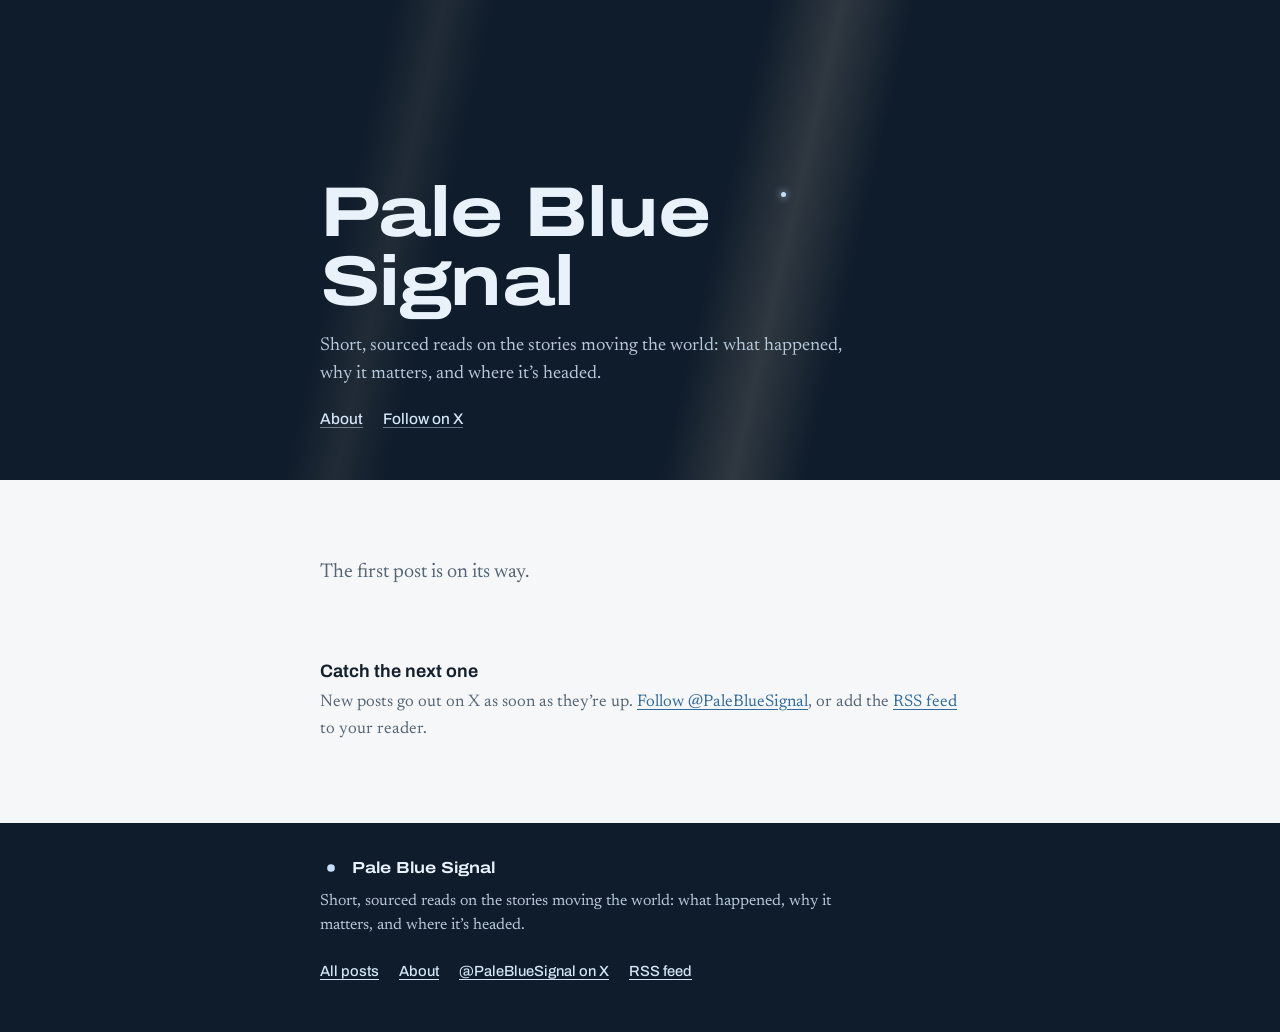
==== index.html @ 5b9ca385 "Refresh the site's pages" ====
<!doctype html>
<html lang="en">
<head>
<meta charset="utf-8">
<meta name="viewport" content="width=device-width, initial-scale=1">
<title>Pale Blue Signal</title>
<meta name="description" content="Short, sourced reads on the stories moving the world: what happened, why it matters, and where it’s headed.">
<link rel="canonical" href="https://www.palebluesignal.com/">
<link rel="icon" href="/assets/icon.svg" type="image/svg+xml">
<link rel="alternate" type="application/rss+xml" title="Pale Blue Signal" href="https://www.palebluesignal.com/feed.xml">
<meta property="og:site_name" content="Pale Blue Signal">
<meta property="og:title" content="Pale Blue Signal">
<meta property="og:description" content="Short, sourced reads on the stories moving the world: what happened, why it matters, and where it’s headed.">
<meta property="og:url" content="https://www.palebluesignal.com/">
<meta property="og:type" content="website">
<meta name="twitter:card" content="summary">
<meta name="twitter:site" content="@PaleBlueSignal">
<meta name="theme-color" content="#0f1c2b">
<link rel="preconnect" href="https://fonts.googleapis.com">
<link rel="preconnect" href="https://fonts.gstatic.com" crossorigin>
<link rel="stylesheet" href="https://fonts.googleapis.com/css2?family=Archivo:wdth,wght@62..125,100..900&family=Newsreader:ital,opsz,wght@0,6..72,200..800;1,6..72,200..800&display=swap">
<link rel="stylesheet" href="/assets/site.css?v=b2fb98170f">
<script type="application/ld+json">{"@context": "https://schema.org", "@type": "WebSite", "name": "Pale Blue Signal", "url": "https://www.palebluesignal.com/"}</script>
<script src="/assets/site.js?v=b2fb98170f" defer></script>
</head>
<body class="home-page">
<a class="skip" href="#main">Skip to content</a>
<header class="hero">
  <div class="sky" aria-hidden="true"><span class="beam"></span><span class="earth"></span></div>
  <div class="hero-in">
    <h1 class="hero-name">Pale Blue Signal</h1>
    <p class="hero-tag">Short, sourced reads on the stories moving the world: what happened, why it matters, and where it’s headed.</p>
    <nav class="hero-links" aria-label="Site">
      <a href="/about/">About</a>
<a href="https://x.com/PaleBlueSignal" rel="me noopener">Follow on X</a>    </nav>
  </div>
</header>
<main id="main">
<section class="list" aria-label="Posts">
  <p class="empty">The first post is on its way.</p>
</section>
<section class="follow" aria-labelledby="follow-h">
  <h2 id="follow-h">Catch the next one</h2>
  <p>New posts go out on X as soon as they’re up. <a href="https://x.com/PaleBlueSignal" rel="me noopener">Follow @PaleBlueSignal</a>, or add the <a href="/feed.xml">RSS feed</a> to your reader.</p>
</section>
</main>
<footer class="foot">
  <div class="foot-in">
    <p class="foot-name"><svg class="dot" viewBox="0 0 24 24" aria-hidden="true"><circle cx="12" cy="12" r="4.2"/></svg>Pale Blue Signal</p>
    <p class="foot-tag">Short, sourced reads on the stories moving the world: what happened, why it matters, and where it’s headed.</p>
    <ul class="foot-links">
      <li><a href="/">All posts</a></li>
      <li><a href="/about/">About</a></li>
<li><a href="https://x.com/PaleBlueSignal" rel="me noopener">@PaleBlueSignal on X</a></li>      <li><a href="/feed.xml">RSS feed</a></li>
    </ul>
  </div>
</footer>
</body>
</html>
---- assets/site.css ----
/* Pale Blue Signal
   One ornament: the pale blue dot, a speck of light in a sunbeam, after the Voyager photo.
   Everything else is quiet so the reading (and listening) comes first.
   Type: Archivo, a little wide, for headlines and labels; Newsreader for reading. */

:root {
  --paper: #f5f7f9;
  --text: #13202e;
  --muted: #566576;
  --faint: #7d8b99;
  --signal: #2e6a9e;
  --signal-ink: #ffffff;
  --pale: #a9cdee;
  --line: #d8e0e7;
  --wash: #e9eff4;
  --space: #0f1c2b;
  --beam: 233 216 184;
  --t-geopolitics: #08787e;
  --t-military: #aa5607;
  --t-economics: #27793d;
  --t-tech: #6e43d2;
  --t-other: #5e697c;
  --font-head: "Archivo", "Helvetica Neue", Arial, sans-serif;
  --font-body: "Newsreader", Georgia, "Times New Roman", serif;
  --col: 40rem;
  --gutter: 20px;
  color-scheme: light dark;
}
@media (prefers-color-scheme: dark) {
  :root {
    --paper: #0b1420;
    --text: #e3eaf1;
    --muted: #9cacbc;
    --faint: #73879a;
    --signal: #8ec0ea;
    --signal-ink: #0b1420;
    --line: #1f2e3e;
    --wash: #121f2d;
    --space: #070f18;
    --t-geopolitics: #3ec6cb;
    --t-military: #f2a14e;
    --t-economics: #67cb80;
    --t-tech: #b59cff;
    --t-other: #9ba5b6;
  }
}

* { box-sizing: border-box; }
html { -webkit-text-size-adjust: 100%; }
body {
  margin: 0;
  background: var(--paper);
  color: var(--text);
  font: 400 1.1875rem/1.62 var(--font-body);
  font-optical-sizing: auto;
  -webkit-font-smoothing: antialiased;
  text-rendering: optimizeLegibility;
}
a { color: var(--signal); text-decoration-thickness: 1px; text-underline-offset: .18em; }
a:hover { text-decoration-thickness: 2px; }
:focus-visible { outline: 3px solid var(--signal); outline-offset: 3px; border-radius: 4px; }
img { max-width: 100%; }

.skip {
  position: absolute; left: -9999px; top: 10px; z-index: 10;
  padding: 10px 14px; border-radius: 10px;
  background: var(--text); color: var(--paper);
  font: 600 .95rem/1 var(--font-head); text-decoration: none;
}
.skip:focus { left: 12px; }

/* The dot, as a mark */
.dot { width: 22px; height: 22px; flex: none; overflow: visible; }
.dot circle { fill: var(--pale); stroke: var(--signal); stroke-width: .8; }
.dot .ring { fill: none; stroke: var(--signal); stroke-width: 1; opacity: .4; }

/* Top bar on every page but the home page */
.bar {
  max-width: calc(var(--col) + 2 * var(--gutter));
  margin: 0 auto;
  padding: 18px var(--gutter) 6px;
  display: flex; align-items: center; justify-content: space-between; gap: 16px;
}
.brand {
  display: inline-flex; align-items: center; gap: 10px;
  color: var(--text); text-decoration: none;
  font: 650 1.02rem/1 var(--font-head); font-stretch: 118%; letter-spacing: .005em;
}
.links a { color: var(--muted); font: 500 .95rem/1 var(--font-head); text-decoration: none; }
.links a:hover { color: var(--text); text-decoration: underline; }

/* Home: the speck of light */
.hero {
  position: relative; overflow: hidden; isolation: isolate;
  display: flex; align-items: flex-end;
  min-height: clamp(320px, 54vh, 480px);
  background: var(--space); color: #dfe9f3;
}
.sky { position: absolute; inset: 0; z-index: -1; }
.beam, .beam::before {
  position: absolute; top: -25%; bottom: -25%;
  background: linear-gradient(90deg, rgb(var(--beam) / 0) 0%, rgb(var(--beam) / .09) 30%, rgb(var(--beam) / .15) 50%, rgb(var(--beam) / .09) 70%, rgb(var(--beam) / 0) 100%);
}
.beam { left: 56%; width: clamp(70px, 11vw, 150px); transform: rotate(13deg); }
.beam::before { content: ""; left: -260%; width: 70%; opacity: .55; }
.earth {
  position: absolute; left: calc(56% + clamp(30px, 5vw, 70px)); top: 40%;
  width: 5px; height: 5px; border-radius: 50%;
  background: #c4def6; box-shadow: 0 0 7px 1px rgb(169 205 238 / .6);
}
.earth::after {
  content: ""; position: absolute; inset: -12px; border-radius: 50%;
  border: 1px solid rgb(169 205 238 / .55);
  animation: ping 2.8s cubic-bezier(.2, .6, .3, 1) .5s 1 both;
}
@keyframes ping { from { transform: scale(.15); opacity: .9; } to { transform: scale(3.6); opacity: 0; } }
.hero-in {
  width: 100%; max-width: calc(var(--col) + 2 * var(--gutter));
  margin: 0 auto; padding: 0 var(--gutter) clamp(30px, 6vw, 52px);
}
.hero-name {
  margin: 0; color: #e9f2fb;
  font: 700 clamp(2.5rem, 8vw, 4.4rem)/.97 var(--font-head); font-stretch: 125%; letter-spacing: -.012em;
}
.hero-tag { max-width: 33rem; margin: 16px 0 0; color: #b6c8da; font: 400 1.16rem/1.5 var(--font-body); }
.hero-links { display: flex; flex-wrap: wrap; gap: 8px 20px; margin-top: 22px; }
.hero-links a { color: #d3e5f6; font: 500 .96rem/1.2 var(--font-head); text-decoration-color: rgb(211 229 246 / .45); }

/* Home: the list of posts */
.list {
  max-width: calc(var(--col) + 2 * var(--gutter));
  margin: 0 auto; padding: clamp(30px, 6vw, 56px) var(--gutter) 8px;
}
.entries { list-style: none; margin: 0; padding: 0; display: grid; gap: clamp(32px, 6vw, 46px); }
.entry a { display: block; color: inherit; text-decoration: none; }
.entry, .post-meta { --topic: var(--t-other); }
[data-topic="geopolitics"] { --topic: var(--t-geopolitics); }
[data-topic="military"] { --topic: var(--t-military); }
[data-topic="economics"] { --topic: var(--t-economics); }
[data-topic="tech"] { --topic: var(--t-tech); }
.e-meta, .post-meta {
  display: flex; flex-wrap: wrap; align-items: center; gap: 6px 14px;
  color: var(--muted); font: 500 .875rem/1.3 var(--font-head);
}
.e-topic, .p-topic { display: inline-flex; align-items: center; gap: 7px; color: var(--text); }
.e-topic::before, .p-topic::before { content: ""; width: 8px; height: 8px; border-radius: 50%; background: var(--topic); }
.e-updated, .p-updated { color: var(--signal); }
.e-title {
  display: block; margin-top: 9px; color: var(--text);
  font: 650 clamp(1.45rem, 4vw, 1.9rem)/1.12 var(--font-head); font-stretch: 108%; letter-spacing: -.012em;
  text-wrap: balance;
}
.entry a:hover .e-title, .entry a:focus-visible .e-title { text-decoration: underline; text-decoration-thickness: 2px; text-underline-offset: .14em; }
.e-dek { display: block; max-width: 36rem; margin-top: 8px; color: var(--muted); font: 400 1.1rem/1.5 var(--font-body); }
.e-foot { display: block; margin-top: 10px; color: var(--faint); font: 500 .85rem/1.3 var(--font-head); }
.empty { color: var(--muted); }

/* A post */
.post {
  max-width: calc(var(--col) + 2 * var(--gutter));
  margin: 0 auto; padding: clamp(20px, 5vw, 44px) var(--gutter) 8px;
}
.post-meta { margin: 0 0 14px; }
.post h1 {
  margin: 0;
  font: 700 clamp(2rem, 6.4vw, 2.95rem)/1.06 var(--font-head); font-stretch: 106%; letter-spacing: -.018em;
  text-wrap: balance;
}
.dek { margin: 16px 0 0; color: var(--muted); font: 400 clamp(1.2rem, 2.8vw, 1.42rem)/1.45 var(--font-body); text-wrap: pretty; }
.byline { display: flex; flex-wrap: wrap; gap: 4px 14px; margin: 18px 0 0; font: 600 .95rem/1.3 var(--font-head); }
.byline .mins { color: var(--muted); font-weight: 500; }

/* Listen */
.listen {
  display: grid; grid-template-columns: auto 1fr auto; align-items: center; gap: 12px 14px;
  margin: 26px 0 6px; padding: 14px 16px; border-radius: 18px; background: var(--wash);
}
.listen[hidden] { display: none; }
.l-play {
  width: 48px; height: 48px; border: 0; border-radius: 50%;
  display: grid; place-items: center;
  background: var(--signal); color: var(--signal-ink); cursor: pointer;
}
.l-play svg { width: 20px; height: 20px; fill: currentColor; }
.i-pause, .listen.playing .i-play { display: none; }
.listen.playing .i-pause { display: block; }
.l-title { display: block; font: 650 1rem/1.2 var(--font-head); }
.l-sub { display: block; margin-top: 3px; color: var(--muted); font: 400 .95rem/1.35 var(--font-body); }
.l-speed {
  min-width: 46px; height: 36px; padding: 0 10px; border-radius: 18px;
  border: 1px solid var(--line); background: var(--paper); color: var(--text);
  font: 600 .9rem/1 var(--font-head); font-variant-numeric: tabular-nums; cursor: pointer;
}
.l-bar { grid-column: 1 / -1; height: 4px; border-radius: 2px; background: var(--line); overflow: hidden; cursor: pointer; }
.l-bar > span { display: block; width: 0; height: 100%; background: var(--signal); transition: width .3s linear; }
.listen:not(.started) .l-bar { display: none; }
.plain-audio { width: 100%; margin-top: 20px; }

/* Updates: a dated log, newest first */
.updates { margin: 30px 0 4px 6px; padding-left: 22px; border-left: 2px solid var(--line); }
.update { position: relative; margin: 0 0 18px; }
.update:last-child { margin-bottom: 0; }
.update::before {
  content: ""; position: absolute; left: -31px; top: .32em;
  width: 12px; height: 12px; border-radius: 50%;
  background: var(--paper); border: 2px solid var(--signal);
}
.update:first-child::before { background: var(--signal); }
.u-head { display: flex; flex-wrap: wrap; align-items: baseline; gap: 4px 12px; margin: 0; font: 650 .95rem/1.35 var(--font-head); }
.u-head time { color: var(--muted); font-weight: 500; }
.u-new { padding: 2px 9px; border-radius: 999px; background: var(--signal); color: var(--signal-ink); font: 600 .78rem/1.5 var(--font-head); }
.u-new[hidden] { display: none; }
.u-text p { margin: .3em 0 0; }

/* The story */
.post-body { margin-top: 28px; }
.post-body > p { margin: 0 0 1.05em; }
.post-body h2 {
  margin: 1.65em 0 .45em;
  font: 650 1.36rem/1.2 var(--font-head); font-stretch: 104%; letter-spacing: -.006em;
}
.post-body h2:first-child { margin-top: .4em; }
.post-body ul { margin: 0 0 1.05em; padding-left: 1.2em; }
.post-body li { margin: .3em 0; }
.post-body > blockquote { margin: 1.3em 0; padding: 0 0 0 18px; border-left: 3px solid var(--pale); font-style: italic; }
.post-body > blockquote p { margin: 0; }
.cite { margin-left: 1px; font: 600 .66em/0 var(--font-head); font-variant-numeric: tabular-nums; letter-spacing: .01em; }
.cite a { text-decoration: none; }
.cite a:hover { text-decoration: underline; }

.post-body figure { margin: 1.7em 0; }
.shot img { display: block; width: 100%; height: auto; border: 1px solid var(--line); border-radius: 14px; background: #fff; }
figcaption { margin-top: 9px; color: var(--muted); font: 400 .9rem/1.45 var(--font-head); }
figcaption a { white-space: nowrap; }
.xpost .twitter-tweet, .quote blockquote {
  margin: 0; padding: 16px 18px; border-radius: 14px;
  background: var(--wash); font: 400 1.05rem/1.55 var(--font-body);
}
.xpost .twitter-tweet p, .quote blockquote p { margin: 0 0 .6em; }
.quote blockquote p:last-child { margin: 0; }
.xpost .twitter-tweet { color: var(--muted); font-size: .95rem; }
.xpost .twitter-tweet p { color: var(--text); font-size: 1.05rem; }
.xpost iframe { max-width: 100% !important; }
.video iframe { display: block; width: 100%; aspect-ratio: 16 / 9; border: 0; border-radius: 14px; background: #000; }
.linkcard a {
  display: block; padding: 14px 16px; border: 1px solid var(--line); border-radius: 14px;
  color: inherit; text-decoration: none;
}
.linkcard a:hover { border-color: var(--signal); }
.lc-site { display: block; color: var(--muted); font: 500 .85rem/1.3 var(--font-head); }
.lc-title { display: block; margin-top: 4px; font: 650 1.05rem/1.3 var(--font-head); }
.lc-desc { display: block; margin-top: 6px; color: var(--muted); font: 400 .98rem/1.45 var(--font-body); }

/* Sources */
.sources { margin-top: 2.4em; }
.sources h2 { margin: 0 0 .5em; font: 650 1.05rem/1.2 var(--font-head); }
.sources ol { margin: 0; padding-left: 2.3em; font: 400 1rem/1.5 var(--font-body); }
.sources li { margin: .45em 0; padding-left: .15em; }
.sources li::marker { content: "[" counter(list-item) "]  "; color: var(--muted); font: 600 .82rem var(--font-head); }
.s-outlet { font-weight: 600; }

/* Buttons */
.btn {
  display: inline-flex; align-items: center; justify-content: center;
  min-height: 44px; padding: 0 18px; border-radius: 22px;
  border: 1px solid var(--line); background: transparent; color: var(--text);
  font: 600 .95rem/1 var(--font-head); text-decoration: none; cursor: pointer;
}
.btn:hover { border-color: var(--signal); text-decoration: none; }
.share { display: flex; flex-wrap: wrap; gap: 10px; margin: 2.2em 0 0; }
.share .btn:first-child { background: var(--text); border-color: var(--text); color: var(--paper); }

/* Follow along */
.follow {
  max-width: calc(var(--col) + 2 * var(--gutter));
  margin: clamp(26px, 5vw, 44px) auto 0; padding: 0 var(--gutter);
}
.follow h2 { margin: 0 0 6px; font: 650 1.12rem/1.25 var(--font-head); }
.follow p { margin: 0; color: var(--muted); font-size: 1.05rem; }
.substack { display: block; width: 100%; max-width: 480px; border: 1px solid var(--line); border-radius: 12px; background: #fff; }

/* About and not-found pages */
.page {
  max-width: calc(var(--col) + 2 * var(--gutter));
  margin: 0 auto; padding: clamp(24px, 6vw, 52px) var(--gutter) 8px;
}
.page h1 { margin: 0 0 .6em; font: 700 clamp(1.9rem, 5vw, 2.5rem)/1.1 var(--font-head); font-stretch: 108%; letter-spacing: -.014em; }
.page p { margin: 0 0 1em; }

/* Footer */
.foot { margin-top: clamp(44px, 9vw, 80px); background: var(--space); color: #b6c8da; }
.foot-in { max-width: calc(var(--col) + 2 * var(--gutter)); margin: 0 auto; padding: 34px var(--gutter) 44px; }
.foot-name { display: flex; align-items: center; gap: 10px; margin: 0; color: #e9f2fb; font: 650 1rem/1 var(--font-head); font-stretch: 118%; }
.foot .dot circle { fill: #c4def6; stroke: none; }
.foot-tag { max-width: 32rem; margin: 10px 0 0; font: 400 1rem/1.5 var(--font-body); }
.foot-links { display: flex; flex-wrap: wrap; gap: 8px 20px; margin: 18px 0 0; padding: 0; list-style: none; }
.foot-links a { color: #d3e5f6; font: 500 .92rem/1.4 var(--font-head); }

@media (min-width: 760px) {
  :root { --gutter: 32px; }
  body { font-size: 1.25rem; }
}
@media (prefers-reduced-motion: reduce) {
  *, *::before, *::after { animation: none !important; transition: none !important; }
}
@media print {
  .hero .sky, .listen, .share, .follow, .foot, .bar .links { display: none; }
  body { background: #fff; color: #000; }
}
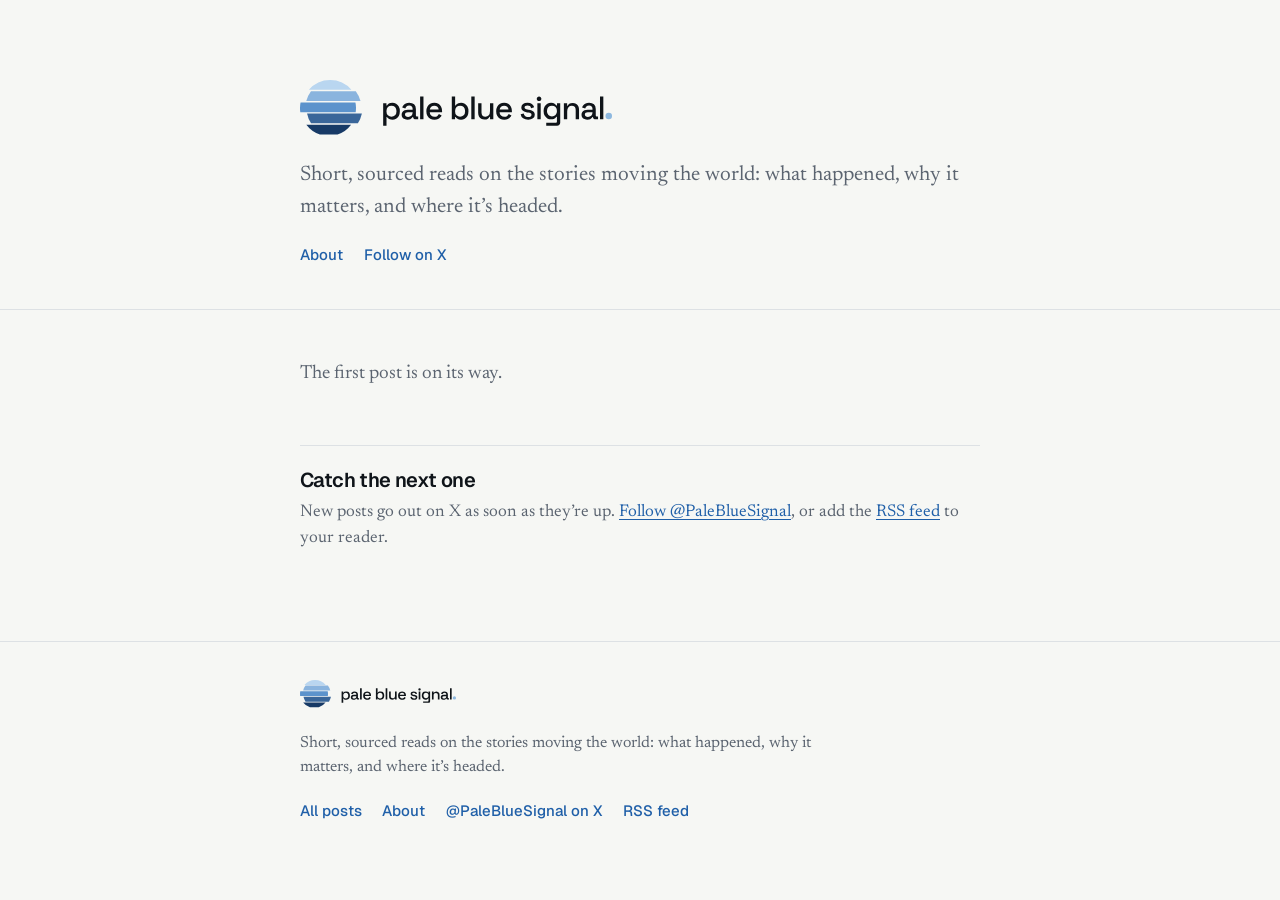
==== commit d58d5674: "Refresh the site's pages" ====
--- a/index.html
+++ b/index.html
@@ -6,47 +6,60 @@
 <title>Pale Blue Signal</title>
 <meta name="description" content="Short, sourced reads on the stories moving the world: what happened, why it matters, and where it’s headed.">
 <link rel="canonical" href="https://www.palebluesignal.com/">
-<link rel="icon" href="/assets/icon.svg" type="image/svg+xml">
+<link rel="icon" href="/favicon.ico" sizes="32x32">
+<link rel="icon" href="/assets/favicon-16.png" type="image/png" sizes="16x16">
+<link rel="icon" href="/assets/favicon-32.png" type="image/png" sizes="32x32">
+<link rel="icon" href="/assets/favicon-48.png" type="image/png" sizes="48x48">
+<link rel="icon" href="/assets/favicon.svg" type="image/svg+xml">
+<link rel="apple-touch-icon" href="/assets/apple-touch-icon-180.png" sizes="180x180">
+<link rel="manifest" href="/site.webmanifest">
 <link rel="alternate" type="application/rss+xml" title="Pale Blue Signal" href="https://www.palebluesignal.com/feed.xml">
+<meta name="color-scheme" content="light dark">
+<meta name="theme-color" content="#F6F7F4" media="(prefers-color-scheme: light)">
+<meta name="theme-color" content="#0B0F14" media="(prefers-color-scheme: dark)">
 <meta property="og:site_name" content="Pale Blue Signal">
 <meta property="og:title" content="Pale Blue Signal">
 <meta property="og:description" content="Short, sourced reads on the stories moving the world: what happened, why it matters, and where it’s headed.">
 <meta property="og:url" content="https://www.palebluesignal.com/">
 <meta property="og:type" content="website">
-<meta name="twitter:card" content="summary">
+<meta property="og:image" content="https://www.palebluesignal.com/assets/og-default-1200x630.png">
+<meta property="og:image:width" content="1200">
+<meta property="og:image:height" content="630">
+<meta property="og:image:alt" content="The Pale Blue Signal logo: a blue sphere cut into five shifted bands, beside the words pale blue signal.">
+<meta name="twitter:image" content="https://www.palebluesignal.com/assets/og-default-1200x630.png">
+<meta name="twitter:image:alt" content="The Pale Blue Signal logo: a blue sphere cut into five shifted bands, beside the words pale blue signal.">
+<meta name="twitter:card" content="summary_large_image">
 <meta name="twitter:site" content="@PaleBlueSignal">
-<meta name="theme-color" content="#0f1c2b">
 <link rel="preconnect" href="https://fonts.googleapis.com">
 <link rel="preconnect" href="https://fonts.gstatic.com" crossorigin>
-<link rel="stylesheet" href="https://fonts.googleapis.com/css2?family=Archivo:wdth,wght@62..125,100..900&family=Newsreader:ital,opsz,wght@0,6..72,200..800;1,6..72,200..800&display=swap">
-<link rel="stylesheet" href="/assets/site.css?v=b2fb98170f">
-<script type="application/ld+json">{"@context": "https://schema.org", "@type": "WebSite", "name": "Pale Blue Signal", "url": "https://www.palebluesignal.com/"}</script>
-<script src="/assets/site.js?v=b2fb98170f" defer></script>
+<link rel="stylesheet" href="https://fonts.googleapis.com/css2?family=Geist:wght@500;600&family=Geist+Mono:wght@400;500&family=Newsreader:ital,opsz,wght@0,6..72,400;0,6..72,500;1,6..72,400;1,6..72,500&display=swap">
+<link rel="stylesheet" href="/assets/site.css?v=803bbf51cb">
+<script type="application/ld+json">{"@context": "https://schema.org", "@type": "WebSite", "name": "Pale Blue Signal", "url": "https://www.palebluesignal.com/", "publisher": {"@type": "Organization", "name": "Pale Blue Signal", "url": "https://www.palebluesignal.com/", "logo": {"@type": "ImageObject", "url": "https://www.palebluesignal.com/assets/icon-512.png", "width": 512, "height": 512}}}</script>
+<script src="/assets/site.js?v=803bbf51cb" defer></script>
 </head>
 <body class="home-page">
 <a class="skip" href="#main">Skip to content</a>
-<header class="hero">
-  <div class="sky" aria-hidden="true"><span class="beam"></span><span class="earth"></span></div>
-  <div class="hero-in">
-    <h1 class="hero-name">Pale Blue Signal</h1>
-    <p class="hero-tag">Short, sourced reads on the stories moving the world: what happened, why it matters, and where it’s headed.</p>
-    <nav class="hero-links" aria-label="Site">
+<header class="masthead">
+  <div class="wrap">
+    <h1 class="masthead-name"><span class="vh">Pale Blue Signal</span><span class="logo logo-lg"><span class="lockup"><img class="on-light" src="/assets/lockup-on-light.svg" alt="" width="961" height="172"><img class="on-dark" src="/assets/lockup-on-dark.svg" alt="" width="961" height="172"></span><img class="mark" src="/assets/mark.svg" alt="" width="172" height="172"></span></h1>
+    <p class="tagline">Short, sourced reads on the stories moving the world: what happened, why it matters, and where it’s headed.</p>
+    <nav class="nav masthead-nav" aria-label="Site">
       <a href="/about/">About</a>
 <a href="https://x.com/PaleBlueSignal" rel="me noopener">Follow on X</a>    </nav>
   </div>
 </header>
 <main id="main">
-<section class="list" aria-label="Posts">
+<section class="list wrap" aria-label="Posts">
   <p class="empty">The first post is on its way.</p>
 </section>
-<section class="follow" aria-labelledby="follow-h">
+<section class="follow wrap" aria-labelledby="follow-h">
   <h2 id="follow-h">Catch the next one</h2>
   <p>New posts go out on X as soon as they’re up. <a href="https://x.com/PaleBlueSignal" rel="me noopener">Follow @PaleBlueSignal</a>, or add the <a href="/feed.xml">RSS feed</a> to your reader.</p>
 </section>
 </main>
 <footer class="foot">
-  <div class="foot-in">
-    <p class="foot-name"><svg class="dot" viewBox="0 0 24 24" aria-hidden="true"><circle cx="12" cy="12" r="4.2"/></svg>Pale Blue Signal</p>
+  <div class="wrap">
+    <a class="brand" href="/" aria-label="Pale Blue Signal, home"><span class="logo logo-sm"><span class="lockup"><img class="on-light" src="/assets/lockup-on-light.svg" alt="" width="961" height="172"><img class="on-dark" src="/assets/lockup-on-dark.svg" alt="" width="961" height="172"></span><img class="mark" src="/assets/mark.svg" alt="" width="172" height="172"></span></a>
     <p class="foot-tag">Short, sourced reads on the stories moving the world: what happened, why it matters, and where it’s headed.</p>
     <ul class="foot-links">
       <li><a href="/">All posts</a></li>
--- a/assets/site.css
+++ b/assets/site.css
@@ -1,309 +1,374 @@
 /* Pale Blue Signal
-   One ornament: the pale blue dot, a speck of light in a sunbeam, after the Voyager photo.
-   Everything else is quiet so the reading (and listening) comes first.
-   Type: Archivo, a little wide, for headlines and labels; Newsreader for reading. */
-
+   Brand kit: pale-blue-signal-brand (BRAND.md, tokens/tokens.css). Ink on paper, generous
+   whitespace. Blue appears only in the mark, links, the meta line and the wordmark's period.
+   Type: Geist for headlines and UI, Newsreader for reading, Geist Mono for the meta line and
+   labels. The logo is the kit's outlined SVG; its typeface lives only inside those files. */
+
+/* ── Tokens, copied from the brand kit's tokens/tokens.css ─────────────── */
 :root {
-  --paper: #f5f7f9;
-  --text: #13202e;
-  --muted: #566576;
-  --faint: #7d8b99;
-  --signal: #2e6a9e;
-  --signal-ink: #ffffff;
-  --pale: #a9cdee;
-  --line: #d8e0e7;
-  --wash: #e9eff4;
-  --space: #0f1c2b;
-  --beam: 233 216 184;
-  --t-geopolitics: #08787e;
-  --t-military: #aa5607;
-  --t-economics: #27793d;
-  --t-tech: #6e43d2;
-  --t-other: #5e697c;
-  --font-head: "Archivo", "Helvetica Neue", Arial, sans-serif;
-  --font-body: "Newsreader", Georgia, "Times New Roman", serif;
-  --col: 40rem;
-  --gutter: 20px;
-  color-scheme: light dark;
+  --pbs-paper: #F6F7F4;
+  --pbs-surface: #FFFFFF;
+  --pbs-ink: #0F1419;
+  --pbs-body: #2A3038;
+  --pbs-graphite: #5B6470;
+  --pbs-rule: #DDE1E4;
+  --pbs-link: #1F5FA8;
+  --pbs-dot: #8DB8DF;
+
+  --pbs-font-display: "Geist", ui-sans-serif, system-ui, sans-serif;
+  --pbs-font-body: "Newsreader", Georgia, "Times New Roman", serif;
+  --pbs-font-mono: "Geist Mono", ui-monospace, "SF Mono", monospace;
+
+  --pbs-text-meta: 12px;
+  --pbs-text-ui: 15px;
+  --pbs-text-body: 19px;
+  --pbs-text-dek: 21px;
+  --pbs-text-h3: 24px;
+  --pbs-text-h2: 32px;
+  --pbs-text-h1: clamp(34px, 5vw, 48px);
+  --pbs-text-display: clamp(40px, 7vw, 64px);
+
+  --pbs-tracking-display: -0.04em;
+  --pbs-tracking-meta: 0.08em;
+  --pbs-leading-body: 1.65;
+  --pbs-leading-head: 1.08;
+
+  --pbs-radius-sm: 8px;
+  --pbs-radius-md: 14px;
+  --pbs-radius-lg: 20px;
+  --pbs-measure: 68ch;
+  --pbs-page-max: 1200px;
 }
 @media (prefers-color-scheme: dark) {
-  :root {
-    --paper: #0b1420;
-    --text: #e3eaf1;
-    --muted: #9cacbc;
-    --faint: #73879a;
-    --signal: #8ec0ea;
-    --signal-ink: #0b1420;
-    --line: #1f2e3e;
-    --wash: #121f2d;
-    --space: #070f18;
-    --t-geopolitics: #3ec6cb;
-    --t-military: #f2a14e;
-    --t-economics: #67cb80;
-    --t-tech: #b59cff;
-    --t-other: #9ba5b6;
+  :root:not([data-theme="light"]) {
+    --pbs-paper: #0B0F14;
+    --pbs-surface: #121821;
+    --pbs-ink: #E8EDF2;
+    --pbs-body: #C5CDD6;
+    --pbs-graphite: #8C96A3;
+    --pbs-rule: #232B36;
+    --pbs-link: #8DB8DF;
   }
 }
+:root[data-theme="dark"] {
+  --pbs-paper: #0B0F14;
+  --pbs-surface: #121821;
+  --pbs-ink: #E8EDF2;
+  --pbs-body: #C5CDD6;
+  --pbs-graphite: #8C96A3;
+  --pbs-rule: #232B36;
+  --pbs-link: #8DB8DF;
+}
+
+/* ── The page ──────────────────────────────────────────────────────────── */
+:root { --gutter: 16px; color-scheme: light dark; }
+:root[data-theme="light"] { color-scheme: light; }
+:root[data-theme="dark"] { color-scheme: dark; }
+@media (min-width: 760px) { :root { --gutter: 32px; } }
 
 * { box-sizing: border-box; }
-html { -webkit-text-size-adjust: 100%; }
+html { -webkit-text-size-adjust: 100%; background: var(--pbs-paper); }
 body {
   margin: 0;
-  background: var(--paper);
-  color: var(--text);
-  font: 400 1.1875rem/1.62 var(--font-body);
+  background: var(--pbs-paper);
+  color: var(--pbs-body);
+  font: 400 var(--pbs-text-body)/var(--pbs-leading-body) var(--pbs-font-body);
   font-optical-sizing: auto;
   -webkit-font-smoothing: antialiased;
   text-rendering: optimizeLegibility;
-}
-a { color: var(--signal); text-decoration-thickness: 1px; text-underline-offset: .18em; }
-a:hover { text-decoration-thickness: 2px; }
-:focus-visible { outline: 3px solid var(--signal); outline-offset: 3px; border-radius: 4px; }
+  overflow-wrap: break-word;
+}
+a { color: var(--pbs-link); text-decoration-thickness: 1px; text-underline-offset: .18em; }
+a:hover { color: var(--pbs-ink); text-decoration-thickness: 2px; }
+:focus-visible { outline: 2px solid var(--pbs-link); outline-offset: 3px; border-radius: 4px; }
 img { max-width: 100%; }
+.vh {
+  position: absolute; width: 1px; height: 1px; margin: -1px; padding: 0; border: 0;
+  overflow: hidden; clip: rect(0 0 0 0); white-space: nowrap;
+}
+
+/* One reading column, about 68 characters of the essay face wide */
+.wrap {
+  width: 100%;
+  max-width: calc(var(--pbs-measure) + 2 * var(--gutter));
+  margin-inline: auto;
+  padding-inline: var(--gutter);
+  font-family: var(--pbs-font-body);
+  font-size: var(--pbs-text-body);
+}
 
 .skip {
   position: absolute; left: -9999px; top: 10px; z-index: 10;
-  padding: 10px 14px; border-radius: 10px;
-  background: var(--text); color: var(--paper);
-  font: 600 .95rem/1 var(--font-head); text-decoration: none;
+  padding: 12px 16px; border-radius: var(--pbs-radius-sm);
+  background: var(--pbs-ink); color: var(--pbs-paper);
+  font: 500 var(--pbs-text-ui)/1 var(--pbs-font-display); text-decoration: none;
 }
 .skip:focus { left: 12px; }
-
-/* The dot, as a mark */
-.dot { width: 22px; height: 22px; flex: none; overflow: visible; }
-.dot circle { fill: var(--pale); stroke: var(--signal); stroke-width: .8; }
-.dot .ring { fill: none; stroke: var(--signal); stroke-width: 1; opacity: .4; }
-
-/* Top bar on every page but the home page */
-.bar {
-  max-width: calc(var(--col) + 2 * var(--gutter));
-  margin: 0 auto;
-  padding: 18px var(--gutter) 6px;
-  display: flex; align-items: center; justify-content: space-between; gap: 16px;
-}
-.brand {
-  display: inline-flex; align-items: center; gap: 10px;
-  color: var(--text); text-decoration: none;
-  font: 650 1.02rem/1 var(--font-head); font-stretch: 118%; letter-spacing: .005em;
-}
-.links a { color: var(--muted); font: 500 .95rem/1 var(--font-head); text-decoration: none; }
-.links a:hover { color: var(--text); text-decoration: underline; }
-
-/* Home: the speck of light */
-.hero {
-  position: relative; overflow: hidden; isolation: isolate;
-  display: flex; align-items: flex-end;
-  min-height: clamp(320px, 54vh, 480px);
-  background: var(--space); color: #dfe9f3;
-}
-.sky { position: absolute; inset: 0; z-index: -1; }
-.beam, .beam::before {
-  position: absolute; top: -25%; bottom: -25%;
-  background: linear-gradient(90deg, rgb(var(--beam) / 0) 0%, rgb(var(--beam) / .09) 30%, rgb(var(--beam) / .15) 50%, rgb(var(--beam) / .09) 70%, rgb(var(--beam) / 0) 100%);
-}
-.beam { left: 56%; width: clamp(70px, 11vw, 150px); transform: rotate(13deg); }
-.beam::before { content: ""; left: -260%; width: 70%; opacity: .55; }
-.earth {
-  position: absolute; left: calc(56% + clamp(30px, 5vw, 70px)); top: 40%;
-  width: 5px; height: 5px; border-radius: 50%;
-  background: #c4def6; box-shadow: 0 0 7px 1px rgb(169 205 238 / .6);
-}
-.earth::after {
-  content: ""; position: absolute; inset: -12px; border-radius: 50%;
-  border: 1px solid rgb(169 205 238 / .55);
-  animation: ping 2.8s cubic-bezier(.2, .6, .3, 1) .5s 1 both;
-}
-@keyframes ping { from { transform: scale(.15); opacity: .9; } to { transform: scale(3.6); opacity: 0; } }
-.hero-in {
-  width: 100%; max-width: calc(var(--col) + 2 * var(--gutter));
-  margin: 0 auto; padding: 0 var(--gutter) clamp(30px, 6vw, 52px);
-}
-.hero-name {
-  margin: 0; color: #e9f2fb;
-  font: 700 clamp(2.5rem, 8vw, 4.4rem)/.97 var(--font-head); font-stretch: 125%; letter-spacing: -.012em;
-}
-.hero-tag { max-width: 33rem; margin: 16px 0 0; color: #b6c8da; font: 400 1.16rem/1.5 var(--font-body); }
-.hero-links { display: flex; flex-wrap: wrap; gap: 8px 20px; margin-top: 22px; }
-.hero-links a { color: #d3e5f6; font: 500 .96rem/1.2 var(--font-head); text-decoration-color: rgb(211 229 246 / .45); }
-
-/* Home: the list of posts */
-.list {
-  max-width: calc(var(--col) + 2 * var(--gutter));
-  margin: 0 auto; padding: clamp(30px, 6vw, 56px) var(--gutter) 8px;
-}
-.entries { list-style: none; margin: 0; padding: 0; display: grid; gap: clamp(32px, 6vw, 46px); }
-.entry a { display: block; color: inherit; text-decoration: none; }
-.entry, .post-meta { --topic: var(--t-other); }
-[data-topic="geopolitics"] { --topic: var(--t-geopolitics); }
-[data-topic="military"] { --topic: var(--t-military); }
-[data-topic="economics"] { --topic: var(--t-economics); }
-[data-topic="tech"] { --topic: var(--t-tech); }
-.e-meta, .post-meta {
-  display: flex; flex-wrap: wrap; align-items: center; gap: 6px 14px;
-  color: var(--muted); font: 500 .875rem/1.3 var(--font-head);
-}
-.e-topic, .p-topic { display: inline-flex; align-items: center; gap: 7px; color: var(--text); }
-.e-topic::before, .p-topic::before { content: ""; width: 8px; height: 8px; border-radius: 50%; background: var(--topic); }
-.e-updated, .p-updated { color: var(--signal); }
+.skip:hover { color: var(--pbs-paper); }
+
+/* ── The logo: light or dark lockup by theme; the mark alone where the lockup
+   would be under its 120px minimum. Clear space: at least one band (a fifth of the mark).
+   The logo never shrinks or stretches: it keeps the file's own proportions. */
+.brand { display: inline-flex; align-items: center; min-width: 44px; min-height: 44px; padding: 6px 0; text-decoration: none; }
+.logo { --logo-h: 30px; display: inline-flex; align-items: center; }
+.logo-sm { --logo-h: 28px; }
+.logo-lg { --logo-h: clamp(40px, 10vw, 56px); }
+.logo .lockup { display: inline-flex; }
+.logo img { display: block; width: auto; max-width: none; height: var(--logo-h); }
+.logo .on-dark, .logo .mark { display: none; }
+@media (prefers-color-scheme: dark) {
+  :root:not([data-theme="light"]) .logo .on-light { display: none; }
+  :root:not([data-theme="light"]) .logo .on-dark { display: block; }
+}
+:root[data-theme="dark"] .logo .on-light { display: none; }
+:root[data-theme="dark"] .logo .on-dark { display: block; }
+@media (max-width: 299px) {
+  .logo .lockup { display: none; }
+  .logo .mark { display: block; }
+}
+/* The top bar: the mark alone once the lockup and the links no longer fit side by side */
+@media (max-width: 339px) {
+  .bar .logo .lockup { display: none; }
+  .bar .logo .mark { display: block; }
+}
+
+/* ── Top bar on every page but the home page ───────────────────────────── */
+.bar { border-bottom: 1px solid var(--pbs-rule); background: var(--pbs-surface); }
+.bar-in { display: flex; align-items: center; justify-content: space-between; gap: 8px 20px; padding-block: 10px; }
+.bar-in .brand { flex: none; }
+.nav { display: flex; flex-wrap: wrap; gap: 0 20px; font: 500 var(--pbs-text-ui)/1.2 var(--pbs-font-display); }
+.nav a, .foot-links a {
+  display: inline-flex; align-items: center; min-width: 44px; min-height: 44px; padding: 0;
+  color: var(--pbs-link); text-decoration: none;
+}
+.nav a:hover { color: var(--pbs-ink); text-decoration: underline; }
+
+/* ── Home: the lockup and the tagline on the plain page ───────────────── */
+.masthead { border-bottom: 1px solid var(--pbs-rule); }
+.masthead .wrap { padding-block: clamp(44px, 10vw, 80px) clamp(20px, 4vw, 32px); }
+.masthead-name { margin: 0; line-height: 0; }
+.tagline {
+  max-width: 34em; margin: 24px 0 0;
+  color: var(--pbs-graphite);
+  font: 400 clamp(19px, 2.4vw, 21px)/1.5 var(--pbs-font-body);
+  text-wrap: pretty;
+}
+.masthead-nav { margin-top: 10px; }
+
+/* ── Home: the list of posts ───────────────────────────────────────────── */
+.list { padding-top: clamp(28px, 6vw, 48px); }
+.entries { list-style: none; margin: 0; padding: 0; }
+.entry { position: relative; padding-block: 26px; border-top: 1px solid var(--pbs-rule); }
+.entry:first-child { padding-top: 0; border-top: 0; }
+.entry:last-child { padding-bottom: 0; }
+.entry .meta { margin-bottom: 10px; }
 .e-title {
-  display: block; margin-top: 9px; color: var(--text);
-  font: 650 clamp(1.45rem, 4vw, 1.9rem)/1.12 var(--font-head); font-stretch: 108%; letter-spacing: -.012em;
+  margin: 0; color: var(--pbs-ink);
+  font: 600 clamp(24px, 3.4vw, 30px)/var(--pbs-leading-head) var(--pbs-font-display);
+  letter-spacing: var(--pbs-tracking-display);
   text-wrap: balance;
 }
-.entry a:hover .e-title, .entry a:focus-visible .e-title { text-decoration: underline; text-decoration-thickness: 2px; text-underline-offset: .14em; }
-.e-dek { display: block; max-width: 36rem; margin-top: 8px; color: var(--muted); font: 400 1.1rem/1.5 var(--font-body); }
-.e-foot { display: block; margin-top: 10px; color: var(--faint); font: 500 .85rem/1.3 var(--font-head); }
-.empty { color: var(--muted); }
-
-/* A post */
-.post {
-  max-width: calc(var(--col) + 2 * var(--gutter));
-  margin: 0 auto; padding: clamp(20px, 5vw, 44px) var(--gutter) 8px;
-}
-.post-meta { margin: 0 0 14px; }
+.e-title a { color: inherit; text-decoration: none; }
+.e-title a::after { content: ""; position: absolute; inset: 0; }
+.entry:hover .e-title a, .e-title a:focus-visible { text-decoration: underline; text-decoration-thickness: 2px; text-underline-offset: .12em; }
+.e-dek { margin: 10px 0 0; color: var(--pbs-graphite); font: 400 var(--pbs-text-body)/1.5 var(--pbs-font-body); text-wrap: pretty; }
+.empty { margin: 0; color: var(--pbs-graphite); }
+
+/* ── The meta line: TOPIC · DATE · N MIN READ ──────────────────────────── */
+.meta {
+  margin: 0 0 14px;
+  color: var(--pbs-link);
+  font: 400 var(--pbs-text-meta)/1.6 var(--pbs-font-mono);
+  letter-spacing: var(--pbs-tracking-meta);
+  text-transform: uppercase;
+}
+.meta .mi { white-space: nowrap; }
+.meta a { color: inherit; }
+.meta a:hover { color: var(--pbs-ink); }
+
+/* ── A post ────────────────────────────────────────────────────────────── */
+.post { padding-top: clamp(28px, 6vw, 56px); }
 .post h1 {
-  margin: 0;
-  font: 700 clamp(2rem, 6.4vw, 2.95rem)/1.06 var(--font-head); font-stretch: 106%; letter-spacing: -.018em;
+  margin: 0; color: var(--pbs-ink);
+  font: 600 var(--pbs-text-h1)/var(--pbs-leading-head) var(--pbs-font-display);
+  letter-spacing: var(--pbs-tracking-display);
   text-wrap: balance;
 }
-.dek { margin: 16px 0 0; color: var(--muted); font: 400 clamp(1.2rem, 2.8vw, 1.42rem)/1.45 var(--font-body); text-wrap: pretty; }
-.byline { display: flex; flex-wrap: wrap; gap: 4px 14px; margin: 18px 0 0; font: 600 .95rem/1.3 var(--font-head); }
-.byline .mins { color: var(--muted); font-weight: 500; }
+.dek {
+  margin: 16px 0 0; color: var(--pbs-graphite);
+  font: 400 clamp(19px, 2.6vw, 21px)/1.45 var(--pbs-font-body);
+  text-wrap: pretty;
+}
+.byline { margin: 18px 0 0; color: var(--pbs-ink); font: 500 var(--pbs-text-ui)/1.3 var(--pbs-font-display); }
 
 /* Listen */
 .listen {
   display: grid; grid-template-columns: auto 1fr auto; align-items: center; gap: 12px 14px;
-  margin: 26px 0 6px; padding: 14px 16px; border-radius: 18px; background: var(--wash);
+  margin: 28px 0 4px; padding: 14px 16px;
+  border: 1px solid var(--pbs-rule); border-radius: var(--pbs-radius-md); background: var(--pbs-surface);
 }
 .listen[hidden] { display: none; }
 .l-play {
   width: 48px; height: 48px; border: 0; border-radius: 50%;
   display: grid; place-items: center;
-  background: var(--signal); color: var(--signal-ink); cursor: pointer;
+  background: var(--pbs-ink); color: var(--pbs-paper); cursor: pointer;
 }
 .l-play svg { width: 20px; height: 20px; fill: currentColor; }
 .i-pause, .listen.playing .i-play { display: none; }
 .listen.playing .i-pause { display: block; }
-.l-title { display: block; font: 650 1rem/1.2 var(--font-head); }
-.l-sub { display: block; margin-top: 3px; color: var(--muted); font: 400 .95rem/1.35 var(--font-body); }
+.l-title { display: block; color: var(--pbs-ink); font: 600 var(--pbs-text-ui)/1.25 var(--pbs-font-display); }
+.l-sub { display: block; margin-top: 3px; color: var(--pbs-graphite); font: 400 14px/1.35 var(--pbs-font-display); }
 .l-speed {
-  min-width: 46px; height: 36px; padding: 0 10px; border-radius: 18px;
-  border: 1px solid var(--line); background: var(--paper); color: var(--text);
-  font: 600 .9rem/1 var(--font-head); font-variant-numeric: tabular-nums; cursor: pointer;
-}
-.l-bar { grid-column: 1 / -1; height: 4px; border-radius: 2px; background: var(--line); overflow: hidden; cursor: pointer; }
-.l-bar > span { display: block; width: 0; height: 100%; background: var(--signal); transition: width .3s linear; }
+  min-width: 48px; height: 44px; padding: 0 10px;
+  border: 1px solid var(--pbs-graphite); border-radius: var(--pbs-radius-sm);
+  background: var(--pbs-paper); color: var(--pbs-ink);
+  font: 500 13px/1 var(--pbs-font-mono); font-variant-numeric: tabular-nums; cursor: pointer;
+}
+.l-speed:hover { border-color: var(--pbs-ink); }
+.l-bar { grid-column: 1 / -1; height: 4px; border-radius: 2px; background: var(--pbs-rule); overflow: hidden; cursor: pointer; }
+.l-bar > span { display: block; width: 0; height: 100%; background: var(--pbs-ink); transition: width .3s linear; }
 .listen:not(.started) .l-bar { display: none; }
 .plain-audio { width: 100%; margin-top: 20px; }
 
 /* Updates: a dated log, newest first */
-.updates { margin: 30px 0 4px 6px; padding-left: 22px; border-left: 2px solid var(--line); }
-.update { position: relative; margin: 0 0 18px; }
+.updates { margin: 30px 0 4px 6px; padding-left: 22px; border-left: 2px solid var(--pbs-rule); }
+.update { position: relative; margin: 0 0 20px; }
 .update:last-child { margin-bottom: 0; }
 .update::before {
-  content: ""; position: absolute; left: -31px; top: .32em;
+  content: ""; position: absolute; left: -31px; top: .3em;
   width: 12px; height: 12px; border-radius: 50%;
-  background: var(--paper); border: 2px solid var(--signal);
-}
-.update:first-child::before { background: var(--signal); }
-.u-head { display: flex; flex-wrap: wrap; align-items: baseline; gap: 4px 12px; margin: 0; font: 650 .95rem/1.35 var(--font-head); }
-.u-head time { color: var(--muted); font-weight: 500; }
-.u-new { padding: 2px 9px; border-radius: 999px; background: var(--signal); color: var(--signal-ink); font: 600 .78rem/1.5 var(--font-head); }
+  background: var(--pbs-paper); border: 2px solid var(--pbs-ink);
+}
+.update:first-child::before { background: var(--pbs-ink); }
+.u-head { display: flex; flex-wrap: wrap; align-items: baseline; gap: 4px 12px; margin: 0; }
+.u-n {
+  color: var(--pbs-ink);
+  font: 500 var(--pbs-text-meta)/1.6 var(--pbs-font-mono);
+  letter-spacing: var(--pbs-tracking-meta); text-transform: uppercase;
+}
+.u-head time { color: var(--pbs-graphite); font: 400 14px/1.4 var(--pbs-font-display); }
+.u-new {
+  padding: 1px 8px; border-radius: 999px; background: var(--pbs-ink); color: var(--pbs-paper);
+  font: 500 11px/1.7 var(--pbs-font-mono); letter-spacing: .06em; text-transform: uppercase;
+}
 .u-new[hidden] { display: none; }
+.u-text { color: var(--pbs-body); }
 .u-text p { margin: .3em 0 0; }
 
-/* The story */
-.post-body { margin-top: 28px; }
-.post-body > p { margin: 0 0 1.05em; }
+/* The essay */
+.post-body { margin-top: 28px; color: var(--pbs-body); }
+/* A bare address or a long handle wraps instead of pushing the page sideways on a phone */
+.post-body, .u-text, .sources, figcaption, .linkcard a, .dek, .page { overflow-wrap: anywhere; }
+.post-body > p { margin: 0 0 1.1em; }
 .post-body h2 {
-  margin: 1.65em 0 .45em;
-  font: 650 1.36rem/1.2 var(--font-head); font-stretch: 104%; letter-spacing: -.006em;
+  margin: 1.7em 0 .5em; color: var(--pbs-ink);
+  font: 600 var(--pbs-text-h3)/var(--pbs-leading-head) var(--pbs-font-display);
+  letter-spacing: var(--pbs-tracking-display);
+  text-wrap: balance;
 }
 .post-body h2:first-child { margin-top: .4em; }
-.post-body ul { margin: 0 0 1.05em; padding-left: 1.2em; }
+.post-body strong { color: var(--pbs-ink); font-weight: 500; }
+.post-body ul { margin: 0 0 1.1em; padding-left: 1.2em; }
 .post-body li { margin: .3em 0; }
-.post-body > blockquote { margin: 1.3em 0; padding: 0 0 0 18px; border-left: 3px solid var(--pale); font-style: italic; }
+.post-body > blockquote {
+  margin: 1.5em 0; padding: 0 0 0 18px; border-left: 2px solid var(--pbs-ink);
+  color: var(--pbs-ink); font-style: italic;
+}
 .post-body > blockquote p { margin: 0; }
-.cite { margin-left: 1px; font: 600 .66em/0 var(--font-head); font-variant-numeric: tabular-nums; letter-spacing: .01em; }
+.cite { margin-left: 1px; font: 500 .6em/0 var(--pbs-font-mono); font-variant-numeric: tabular-nums; }
 .cite a { text-decoration: none; }
 .cite a:hover { text-decoration: underline; }
 
-.post-body figure { margin: 1.7em 0; }
-.shot img { display: block; width: 100%; height: auto; border: 1px solid var(--line); border-radius: 14px; background: #fff; }
-figcaption { margin-top: 9px; color: var(--muted); font: 400 .9rem/1.45 var(--font-head); }
+/* Pictures and post cards */
+.post-body figure { margin: 1.8em 0; }
+.shot img {
+  display: block; width: 100%; height: auto;
+  border: 1px solid var(--pbs-rule); border-radius: var(--pbs-radius-md); background: var(--pbs-surface);
+}
+figcaption { margin-top: 10px; color: var(--pbs-graphite); font: 400 14px/1.45 var(--pbs-font-display); }
 figcaption a { white-space: nowrap; }
 .xpost .twitter-tweet, .quote blockquote {
-  margin: 0; padding: 16px 18px; border-radius: 14px;
-  background: var(--wash); font: 400 1.05rem/1.55 var(--font-body);
-}
-.xpost .twitter-tweet p, .quote blockquote p { margin: 0 0 .6em; }
+  margin: 0; padding: 16px 18px;
+  border: 1px solid var(--pbs-rule); border-radius: var(--pbs-radius-md); background: var(--pbs-surface);
+  font: 400 17px/1.55 var(--pbs-font-body);
+}
+.xpost .twitter-tweet p, .quote blockquote p { margin: 0 0 .6em; color: var(--pbs-ink); }
 .quote blockquote p:last-child { margin: 0; }
-.xpost .twitter-tweet { color: var(--muted); font-size: .95rem; }
-.xpost .twitter-tweet p { color: var(--text); font-size: 1.05rem; }
+.xpost .twitter-tweet { color: var(--pbs-graphite); font-size: 15px; }
+.xpost .twitter-tweet p { font-size: 17px; }
 .xpost iframe { max-width: 100% !important; }
-.video iframe { display: block; width: 100%; aspect-ratio: 16 / 9; border: 0; border-radius: 14px; background: #000; }
+.video iframe { display: block; width: 100%; aspect-ratio: 16 / 9; border: 0; border-radius: var(--pbs-radius-md); }
 .linkcard a {
-  display: block; padding: 14px 16px; border: 1px solid var(--line); border-radius: 14px;
+  display: block; padding: 14px 16px;
+  border: 1px solid var(--pbs-rule); border-radius: var(--pbs-radius-md); background: var(--pbs-surface);
   color: inherit; text-decoration: none;
 }
-.linkcard a:hover { border-color: var(--signal); }
-.lc-site { display: block; color: var(--muted); font: 500 .85rem/1.3 var(--font-head); }
-.lc-title { display: block; margin-top: 4px; font: 650 1.05rem/1.3 var(--font-head); }
-.lc-desc { display: block; margin-top: 6px; color: var(--muted); font: 400 .98rem/1.45 var(--font-body); }
-
-/* Sources */
-.sources { margin-top: 2.4em; }
-.sources h2 { margin: 0 0 .5em; font: 650 1.05rem/1.2 var(--font-head); }
-.sources ol { margin: 0; padding-left: 2.3em; font: 400 1rem/1.5 var(--font-body); }
-.sources li { margin: .45em 0; padding-left: .15em; }
-.sources li::marker { content: "[" counter(list-item) "]  "; color: var(--muted); font: 600 .82rem var(--font-head); }
-.s-outlet { font-weight: 600; }
+.linkcard a:hover { border-color: var(--pbs-ink); }
+.lc-site {
+  display: block; color: var(--pbs-graphite);
+  font: 400 var(--pbs-text-meta)/1.5 var(--pbs-font-mono); letter-spacing: var(--pbs-tracking-meta); text-transform: uppercase;
+}
+.lc-title { display: block; margin-top: 6px; color: var(--pbs-ink); font: 600 17px/1.3 var(--pbs-font-display); letter-spacing: -.02em; }
+.lc-desc { display: block; margin-top: 6px; color: var(--pbs-graphite); font: 400 16px/1.45 var(--pbs-font-body); }
+
+/* Labels (Sources) */
+.label {
+  margin: 0 0 12px; color: var(--pbs-graphite);
+  font: 500 var(--pbs-text-meta)/1.5 var(--pbs-font-mono);
+  letter-spacing: var(--pbs-tracking-meta); text-transform: uppercase;
+}
+.sources { margin-top: 2.6em; padding-top: 20px; border-top: 1px solid var(--pbs-rule); }
+.sources ol { margin: 0; padding-left: 2.4em; color: var(--pbs-body); font: 400 16px/1.5 var(--pbs-font-body); }
+.sources li { margin: .5em 0; padding-left: .2em; }
+.sources li::marker { content: "[" counter(list-item) "]  "; color: var(--pbs-graphite); font: 400 12px var(--pbs-font-mono); }
+.s-outlet { color: var(--pbs-ink); font-weight: 500; }
 
 /* Buttons */
 .btn {
   display: inline-flex; align-items: center; justify-content: center;
-  min-height: 44px; padding: 0 18px; border-radius: 22px;
-  border: 1px solid var(--line); background: transparent; color: var(--text);
-  font: 600 .95rem/1 var(--font-head); text-decoration: none; cursor: pointer;
-}
-.btn:hover { border-color: var(--signal); text-decoration: none; }
-.share { display: flex; flex-wrap: wrap; gap: 10px; margin: 2.2em 0 0; }
-.share .btn:first-child { background: var(--text); border-color: var(--text); color: var(--paper); }
+  min-height: 44px; padding: 0 18px;
+  border: 1px solid var(--pbs-graphite); border-radius: var(--pbs-radius-sm);
+  background: var(--pbs-surface); color: var(--pbs-ink);
+  font: 500 var(--pbs-text-ui)/1 var(--pbs-font-display); text-decoration: none; cursor: pointer;
+}
+.btn:hover { border-color: var(--pbs-ink); color: var(--pbs-ink); }
+.btn.primary { border-color: var(--pbs-ink); background: var(--pbs-ink); color: var(--pbs-paper); }
+.btn.primary:hover { color: var(--pbs-paper); }
+.share { display: flex; flex-wrap: wrap; gap: 10px; margin: 2.4em 0 0; }
 
 /* Follow along */
-.follow {
-  max-width: calc(var(--col) + 2 * var(--gutter));
-  margin: clamp(26px, 5vw, 44px) auto 0; padding: 0 var(--gutter);
-}
-.follow h2 { margin: 0 0 6px; font: 650 1.12rem/1.25 var(--font-head); }
-.follow p { margin: 0; color: var(--muted); font-size: 1.05rem; }
-.substack { display: block; width: 100%; max-width: 480px; border: 1px solid var(--line); border-radius: 12px; background: #fff; }
+.follow { margin-top: clamp(36px, 7vw, 56px); }
+.follow h2 {
+  margin: 0 0 8px; padding-top: 24px; border-top: 1px solid var(--pbs-rule);
+  color: var(--pbs-ink); font: 600 20px/var(--pbs-leading-head) var(--pbs-font-display); letter-spacing: -.03em;
+}
+.follow p { margin: 0; color: var(--pbs-graphite); font-size: 17px; line-height: 1.55; }
+.substack { display: block; width: 100%; max-width: 480px; border: 1px solid var(--pbs-rule); border-radius: var(--pbs-radius-sm); }
 
 /* About and not-found pages */
-.page {
-  max-width: calc(var(--col) + 2 * var(--gutter));
-  margin: 0 auto; padding: clamp(24px, 6vw, 52px) var(--gutter) 8px;
-}
-.page h1 { margin: 0 0 .6em; font: 700 clamp(1.9rem, 5vw, 2.5rem)/1.1 var(--font-head); font-stretch: 108%; letter-spacing: -.014em; }
-.page p { margin: 0 0 1em; }
+.page { padding-top: clamp(28px, 6vw, 56px); }
+.page h1 {
+  margin: 0 0 .7em; color: var(--pbs-ink);
+  font: 600 var(--pbs-text-h1)/var(--pbs-leading-head) var(--pbs-font-display);
+  letter-spacing: var(--pbs-tracking-display);
+  text-wrap: balance;
+}
+.page p { margin: 0 0 1.1em; }
 
 /* Footer */
-.foot { margin-top: clamp(44px, 9vw, 80px); background: var(--space); color: #b6c8da; }
-.foot-in { max-width: calc(var(--col) + 2 * var(--gutter)); margin: 0 auto; padding: 34px var(--gutter) 44px; }
-.foot-name { display: flex; align-items: center; gap: 10px; margin: 0; color: #e9f2fb; font: 650 1rem/1 var(--font-head); font-stretch: 118%; }
-.foot .dot circle { fill: #c4def6; stroke: none; }
-.foot-tag { max-width: 32rem; margin: 10px 0 0; font: 400 1rem/1.5 var(--font-body); }
-.foot-links { display: flex; flex-wrap: wrap; gap: 8px 20px; margin: 18px 0 0; padding: 0; list-style: none; }
-.foot-links a { color: #d3e5f6; font: 500 .92rem/1.4 var(--font-head); }
-
-@media (min-width: 760px) {
-  :root { --gutter: 32px; }
-  body { font-size: 1.25rem; }
-}
+.foot { margin-top: clamp(48px, 9vw, 88px); border-top: 1px solid var(--pbs-rule); }
+.foot .wrap { padding-block: 30px 44px; }
+.foot-tag { max-width: 34em; margin: 12px 0 0; color: var(--pbs-graphite); font: 400 16px/1.5 var(--pbs-font-body); }
+.foot-links {
+  display: flex; flex-wrap: wrap; gap: 0 20px; margin: 10px 0 0; padding: 0; list-style: none;
+  font: 500 var(--pbs-text-ui)/1.2 var(--pbs-font-display);
+}
+.foot-links a:hover { color: var(--pbs-ink); text-decoration: underline; }
+
 @media (prefers-reduced-motion: reduce) {
   *, *::before, *::after { animation: none !important; transition: none !important; }
 }
 @media print {
-  .hero .sky, .listen, .share, .follow, .foot, .bar .links { display: none; }
-  body { background: #fff; color: #000; }
-}
+  .bar .nav, .masthead-nav, .listen, .share, .follow, .foot { display: none; }
+  html, body { background: #fff; color: #000; }
+}
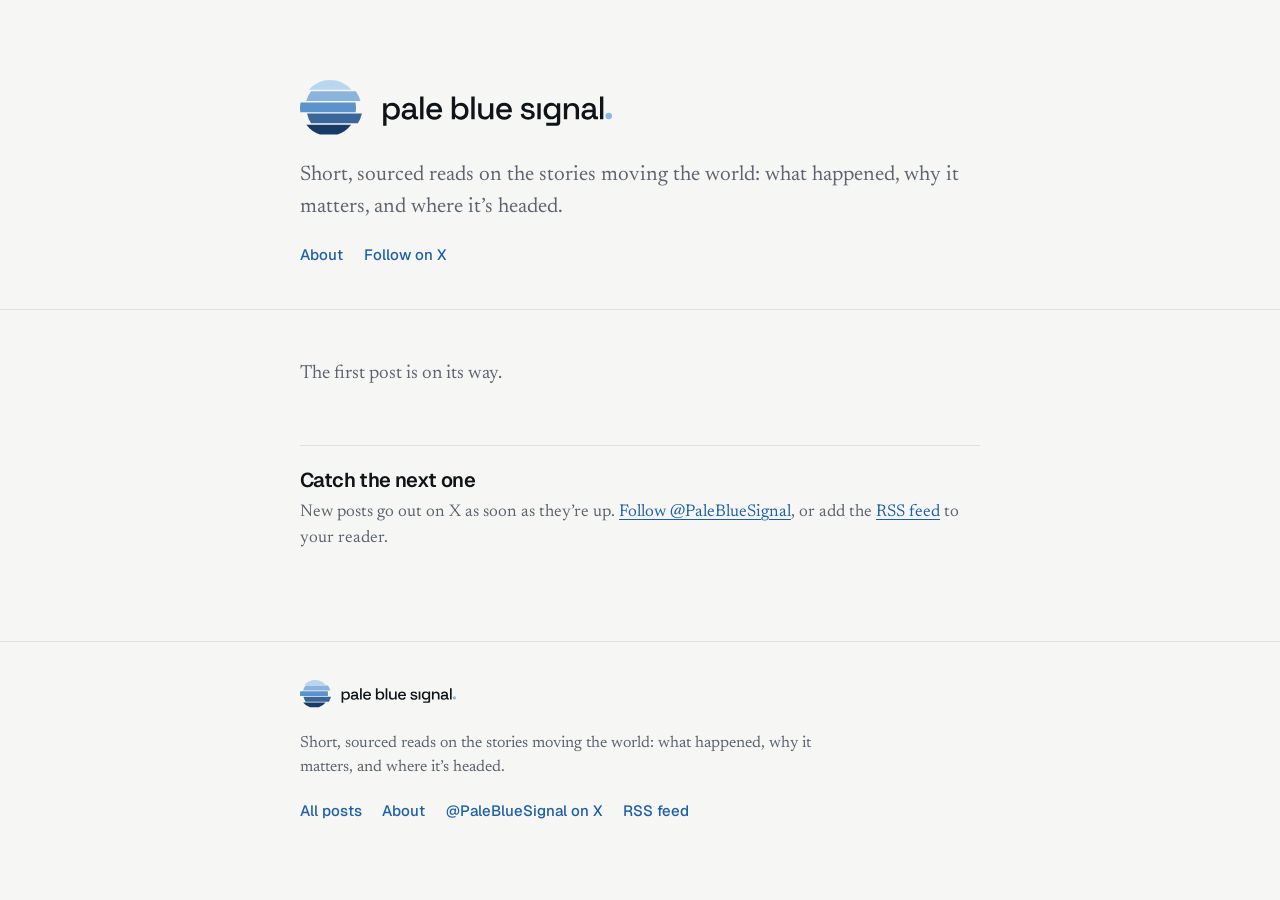
==== commit c483b9e3: "Refresh the site's pages" ====
--- a/index.html
+++ b/index.html
@@ -33,9 +33,9 @@
 <link rel="preconnect" href="https://fonts.googleapis.com">
 <link rel="preconnect" href="https://fonts.gstatic.com" crossorigin>
 <link rel="stylesheet" href="https://fonts.googleapis.com/css2?family=Geist:wght@500;600&family=Geist+Mono:wght@400;500&family=Newsreader:ital,opsz,wght@0,6..72,400;0,6..72,500;1,6..72,400;1,6..72,500&display=swap">
-<link rel="stylesheet" href="/assets/site.css?v=803bbf51cb">
+<link rel="stylesheet" href="/assets/site.css?v=ba4021fbe9">
 <script type="application/ld+json">{"@context": "https://schema.org", "@type": "WebSite", "name": "Pale Blue Signal", "url": "https://www.palebluesignal.com/", "publisher": {"@type": "Organization", "name": "Pale Blue Signal", "url": "https://www.palebluesignal.com/", "logo": {"@type": "ImageObject", "url": "https://www.palebluesignal.com/assets/icon-512.png", "width": 512, "height": 512}}}</script>
-<script src="/assets/site.js?v=803bbf51cb" defer></script>
+<script src="/assets/site.js?v=ba4021fbe9" defer></script>
 </head>
 <body class="home-page">
 <a class="skip" href="#main">Skip to content</a>
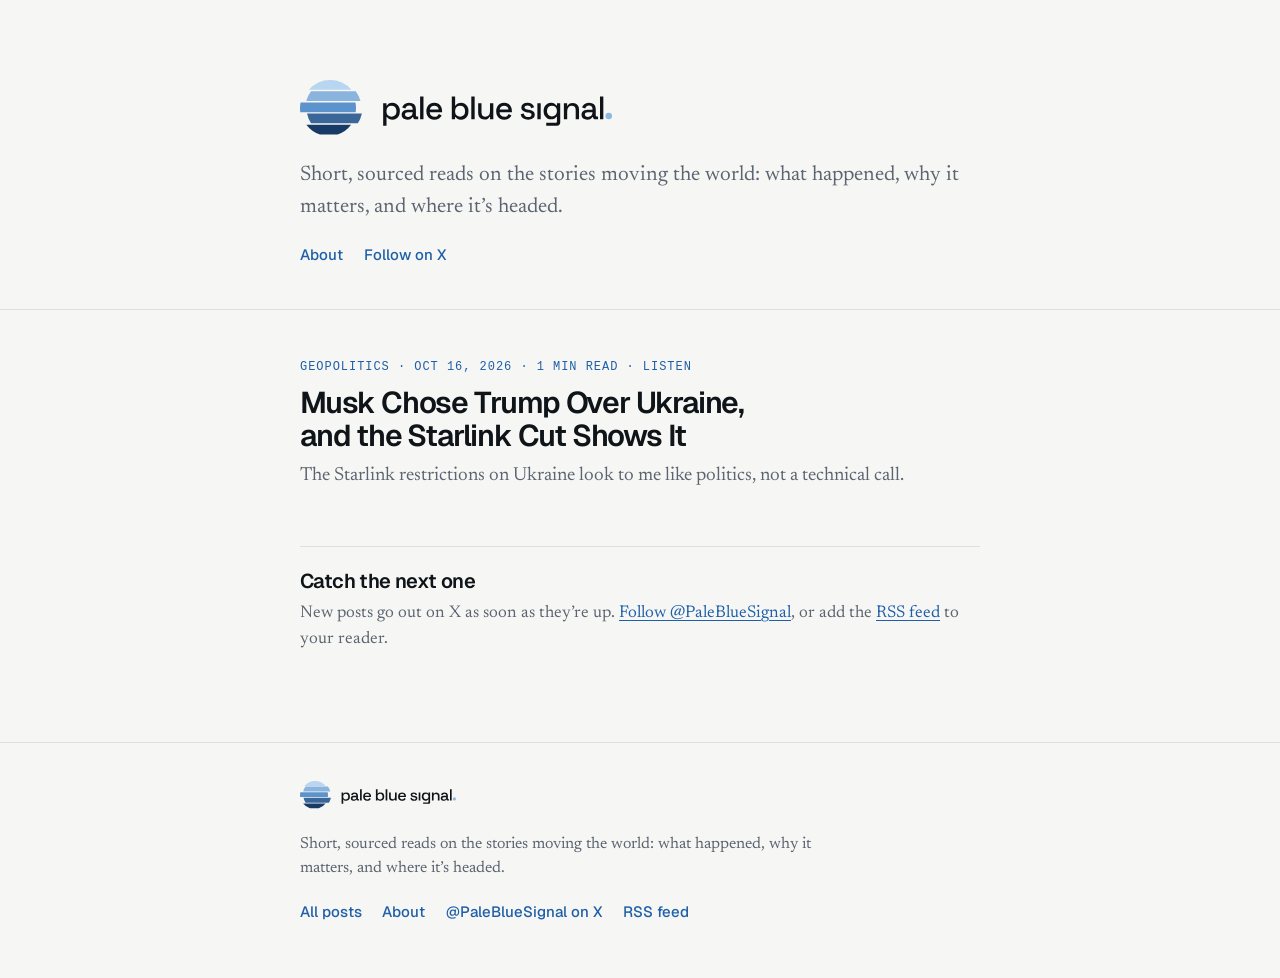
==== commit 00086aa4: "Publish: Musk Chose Trump Over Ukraine, and the Starlink Cut Shows It" ====
--- a/index.html
+++ b/index.html
@@ -50,7 +50,14 @@
 </header>
 <main id="main">
 <section class="list wrap" aria-label="Posts">
-  <p class="empty">The first post is on its way.</p>
+  <ol class="entries">
+    <li class="entry">
+      <article>
+        <p class="meta"><span class="mi"><span class="m">Geopolitics</span></span> <span class="mi"><span class="sep" aria-hidden="true">·&nbsp;</span><time class="m" datetime="2026-10-16T07:26:11Z">Oct 16, 2026</time></span> <span class="mi"><span class="sep" aria-hidden="true">·&nbsp;</span><span class="m">1 min read</span></span> <span class="mi"><span class="sep" aria-hidden="true">·&nbsp;</span><span class="m">Listen</span></span></p>
+        <h2 class="e-title"><a href="/posts/musk-chose-trump-over-ukraine-and-the-starlink-cut-shows-it/">Musk Chose Trump Over Ukraine, and the Starlink Cut Shows It</a></h2>
+<p class="e-dek">The Starlink restrictions on Ukraine look to me like politics, not a technical call.</p>      </article>
+    </li>
+  </ol>
 </section>
 <section class="follow wrap" aria-labelledby="follow-h">
   <h2 id="follow-h">Catch the next one</h2>
